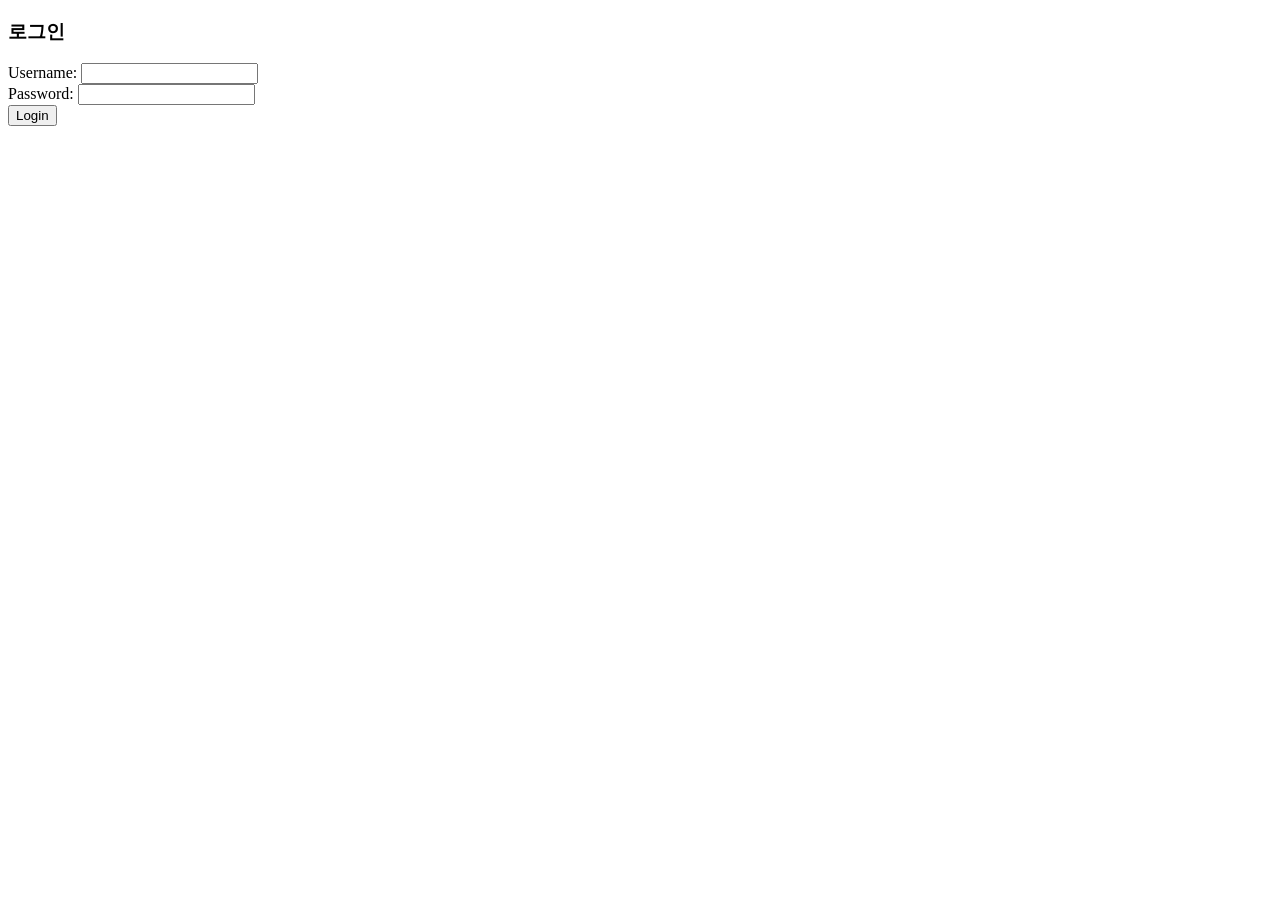
==== Login.html @ 0fd6344d "first-commit" ====
<!DOCTYPE html>
<html lang="ko">
<head>
    <meta charset="UTF-8">
    <meta name="viewport" content="width=device-width, initial-scale=1.0">
    <title>Login</title>
    
</head>
<body>
     <!-- 로그인 -->
     <section class="logform" id="login">
        <h3>로그인</h3>
        <form id="loginForm">
            <label for="login-username">Username:</label>
            <input type="text" id="login-username" name="login-username" required>
            <br>
            <label for="login-password">Password:</label>
            <input type="password" id="login-password" name="login-password" required>
            <br>
            <button type="button" onclick="submitLogin()">Login</button>
        </form>

        <div class="cursor"></div>
<script>
    function submitSignup() {
        const username = document.getElementById('username').value;
        const email = document.getElementById('email').value;
        const password = document.getElementById('password').value;

        if (username && email && password) {
            alert(`Signup Successful!\nUsername: ${username}\nEmail: ${email}`);
        } else {
            alert('Please fill out all the fields!');
        }
    }

    function submitLogin() {
        const username = document.getElementById('login-username').value;
        const password = document.getElementById('login-password').value;

        if (username && password) {
            alert(`Login Successful!\nWelcome, ${username}`);
        } else {
            alert('Please enter both username and password!');
        }
    }
</script>
</body>
</html>
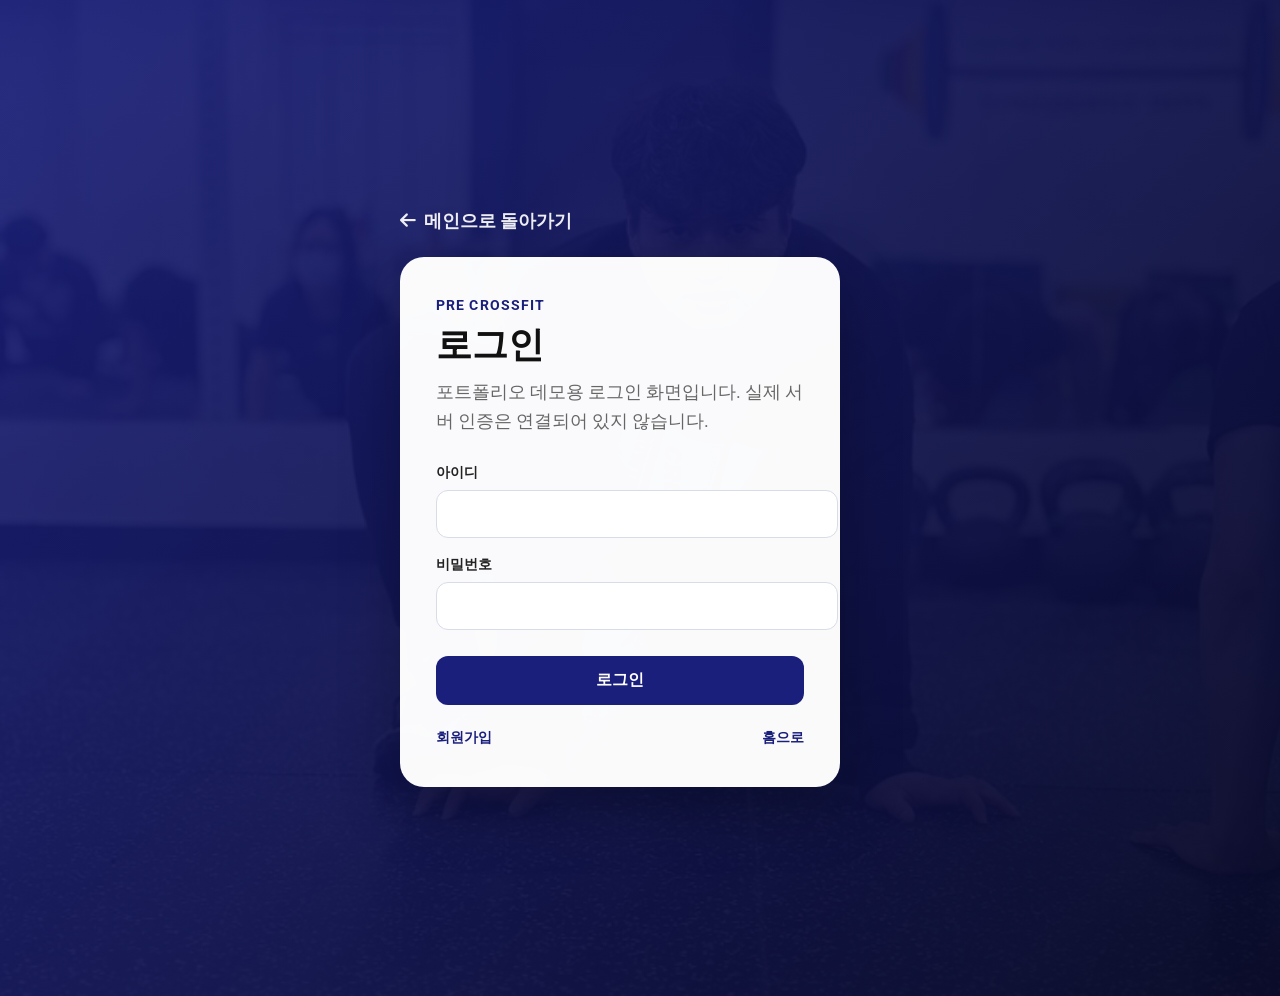
==== commit 66e03b7b: "Upgrade project for portfolio with bug fixes, auth UI, and accessibility improvements Co-authored-by" ====
--- a/Login.html
+++ b/Login.html
@@ -3,47 +3,36 @@
 <head>
     <meta charset="UTF-8">
     <meta name="viewport" content="width=device-width, initial-scale=1.0">
-    <title>Login</title>
-    
+    <meta name="description" content="PRE Crossfit 로그인 데모 페이지">
+    <title>로그인 | PRE Crossfit</title>
+    <link rel="shortcut icon" type="image/x-icon" href="./favicon.ico">
+    <link rel="stylesheet" href="https://cdnjs.cloudflare.com/ajax/libs/font-awesome/6.7.1/css/all.min.css" crossorigin="anonymous" referrerpolicy="no-referrer">
+    <link rel="stylesheet" href="./css/common.css">
+    <link rel="stylesheet" href="./css/auth.css">
 </head>
 <body>
-     <!-- 로그인 -->
-     <section class="logform" id="login">
-        <h3>로그인</h3>
-        <form id="loginForm">
-            <label for="login-username">Username:</label>
-            <input type="text" id="login-username" name="login-username" required>
-            <br>
-            <label for="login-password">Password:</label>
-            <input type="password" id="login-password" name="login-password" required>
-            <br>
-            <button type="button" onclick="submitLogin()">Login</button>
-        </form>
-
-        <div class="cursor"></div>
-<script>
-    function submitSignup() {
-        const username = document.getElementById('username').value;
-        const email = document.getElementById('email').value;
-        const password = document.getElementById('password').value;
-
-        if (username && email && password) {
-            alert(`Signup Successful!\nUsername: ${username}\nEmail: ${email}`);
-        } else {
-            alert('Please fill out all the fields!');
-        }
-    }
-
-    function submitLogin() {
-        const username = document.getElementById('login-username').value;
-        const password = document.getElementById('login-password').value;
-
-        if (username && password) {
-            alert(`Login Successful!\nWelcome, ${username}`);
-        } else {
-            alert('Please enter both username and password!');
-        }
-    }
-</script>
+    <main class="auth-page">
+        <div class="auth-shell">
+            <a href="./index.html" class="auth-back"><i class="fa-solid fa-arrow-left" aria-hidden="true"></i> 메인으로 돌아가기</a>
+            <section class="auth-card" id="login">
+                <span class="auth-brand">PRE CROSSFIT</span>
+                <h1>로그인</h1>
+                <p>포트폴리오 데모용 로그인 화면입니다. 실제 서버 인증은 연결되어 있지 않습니다.</p>
+                <form class="auth-form" id="loginForm" onsubmit="return false;">
+                    <label for="login-username">아이디</label>
+                    <input type="text" id="login-username" name="login-username" autocomplete="username" required>
+                    <label for="login-password">비밀번호</label>
+                    <input type="password" id="login-password" name="login-password" autocomplete="current-password" required>
+                    <button type="button" onclick="submitLogin()">로그인</button>
+                </form>
+                <div class="auth-links">
+                    <a href="./Signup.html">회원가입</a>
+                    <a href="./index.html">홈으로</a>
+                </div>
+                <div id="auth-message" class="auth-message" hidden></div>
+            </section>
+        </div>
+    </main>
+    <script src="./js/auth.js"></script>
 </body>
-</html>+</html>
--- a/css/common.css
+++ b/css/common.css
@@ -0,0 +1,705 @@
+/* Reset CSS  */
+@import url('https://fonts.googleapis.com/css2?family=Noto+Sans+KR:wght@100;300;400;500;700&display=swap');
+/* font-family: 'Noto Sans KR', sans-serif; */
+@import url('https://fonts.googleapis.com/css2?family=Roboto:wght@100;300;400;500;700&display=swap');
+/* font-family: 'Roboto', sans-serif; */
+
+
+
+:root{
+    --h3-color:#fff;
+    --h3-font-size:3rem;
+    --sec1-back-color: #1A1F7C;;
+    --h3-padding:30px 0;
+
+    --moreBtn-color:#1a1f7c;
+    --moreBtn-border: 1px solid skyblue;
+    --moreBtn-width: 150px;
+    --moreBtn-text-align: center;
+    --moreBtn-border-radius: 20px;
+    --moreBtn-margin: 30px auto 0;
+    --moreBtn-display: block;
+    --moreBtn-padding: 10px 5px;
+    background: linear-gradient(135deg, rgb(255 255 255 / 70%), #1a1f7c);
+    background-clip: unset;
+    -webkit-background-clip: border-box;
+
+}
+
+* { margin:0; padding:0; border:0; outline:0; vertical-align:top;
+-webkit-text-size-adjust:none;  }
+html{font-size: 18px;}
+body {font-family:'Roboto', sans-serif; color:#333;}
+article, aside, details, figcaption, figure, footer, header, hgroup, menu, nav, section { display:block; }
+ul, ol, dl { list-style:none; }
+img, video {border:0; vertical-align:top; }
+a{color:#333;text-decoration:none; display: block; }
+
+table { border-collapse:collapse; border-spacing:0; }
+input, select { vertical-align:top; }
+label { cursor:pointer; }
+.blind,legend,hr,caption { display:block; overflow:hidden; position:absolute; top:0; left:-1000em; }
+i,em,address { font-style:normal; font-weight:normal; }
+p,li,dd{ line-height:1.5em}
+.hidden {
+  display: block;
+  position: absolute;
+  left: -1000%;
+  top: 0;
+  width: 1px;
+  height: 1px;
+  overflow: hidden;
+  color: #fff;
+}
+
+#skipNav {
+  position: absolute;
+  width: 1px;
+  height: 1px;
+  overflow: hidden;
+}
+
+#skipNav a {
+  display: block;
+  position: absolute;
+  left: -1000%;
+  top: 0;
+  width: 1px;
+  height: 1px;
+  overflow: hidden;
+  color: #fff;
+}
+
+#skipNav a:focus {
+  left: 16px;
+  top: 16px;
+  z-index: 2000;
+  width: auto;
+  height: auto;
+  padding: 12px 18px;
+  border-radius: 8px;
+  background: #1a1f7c;
+  color: #fff;
+  font-weight: 700;
+  outline: 3px solid #fff;
+}
+div, section{box-sizing: border-box;}
+
+/* 헤더 공통 영역 */
+#wrap{width:100%; overflow: hidden}
+/* #headerArea{position:fixed; z-index: 100; height: 100px;
+    left:0; top: 0;
+    width: 100%;
+    background: rgba(255,255,255,.4);
+   transition: all .5s;
+}	
+
+#headerArea	.headerInner{width: 90%; margin: 0 5%;
+     overflow: hidden; height: 100%;}
+
+#headerArea a{color: #333; text-decoration: none}	
+#headerArea .logo{width: 100px; height: 100px; float: left; }
+#headerArea .logo a{width: 100px; height: 100px; text-indent: -999px; overflow: hidden; background: url(../images/header/Mask\ group.png) no-repeat; background-size: cover;  }
+
+#headerArea .headerInner .menuOpen{font-size: 2em;
+    color: #333;
+    position: absolute;
+    top: 15px;
+    right: 20px;
+    display: none;
+    font-size:2em; color:#333;
+    position:absolute; top:15px; right:20px; display:none
+}
+#headerArea #gnb{float: right;}
+#headerArea #gnb ul{overflow: hidden; 
+    display: flex;
+    width: 100%;
+    gap: 35px;
+    margin-top: 30px;
+}
+#headerArea #gnb ul li{border-bottom: 3px solid transparent;
+    text-align:center;transition: all .3s;}
+#headerArea #gnb ul li:hover{border-bottom: 3px solid #1A1F7C;
+    
+}
+#headerArea #gnb ul li:hover a{color: #1A1F7C;
+    
+}
+#headerArea #gnb ul li a{text-decoration: none; padding: 10px 0;
+    transition: all .3s;}
+#headerArea #gnb ul .signlog{font-size: .7rem; display: flex; gap: 2px; 
+    margin-right: unset;}
+#headerArea #gnb ul .signlog a{display: block; padding: 6px 6px;
+    text-align: center; border-radius: 7px; transition: .3s;
+    }
+#headerArea #gnb ul .signlog:hover{background: #000; border-radius: 7px;background: #1A1F7C;}
+#headerArea #gnb ul .signlog:hover a{color: #fff;} */
+#headerArea {
+    position: fixed;
+    top: 0;
+    left: 0;
+    width: 100%;
+    z-index: 1000;
+    background: transparent;
+    transition:
+      background-color 0.3s ease,
+      box-shadow 0.3s ease,
+      backdrop-filter 0.3s ease;
+  }
+  
+  #headerArea.scrolled {
+    background: rgba(12, 12, 12, 0.78);
+    backdrop-filter: blur(12px);
+    box-shadow: 0 8px 24px rgba(0, 0, 0, 0.18);
+  }
+  
+  .headerInner {
+    max-width: 1280px;
+    margin: 0 auto;
+    padding: 24px 32px;
+    display: flex;
+    align-items: center;
+    justify-content: space-between;
+    transition: padding 0.3s ease;
+  }
+  
+  #headerArea.scrolled .headerInner {
+    padding: 16px 32px;
+  }
+  
+  .logo a {
+    display: inline-block;
+    color: #fff;
+    font-size: 24px;
+    font-weight: 800;
+    text-decoration: none;
+    letter-spacing: 0.02em;
+  }
+  
+  #gnb ul {
+    display: flex;
+    align-items: center;
+    gap: 34px;
+    margin: 0;
+    padding: 0;
+    list-style: none;
+  }
+  
+  #gnb li h3 {
+    margin: 0;
+  }
+  
+  #gnb li a {
+    position: relative;
+    display: inline-block;
+    color: #fff;
+    font-size: 15px;
+    font-weight: 600;
+    text-decoration: none;
+    padding: 6px 0;
+    transition: opacity 0.25s ease;
+  }
+  
+  #gnb li a::after {
+    content: "";
+    position: absolute;
+    left: 0;
+    bottom: -2px;
+    width: 0;
+    height: 2px;
+    background: #fff;
+    transition: width 0.25s ease;
+  }
+  
+  #gnb li a:hover::after,
+  #gnb li a:focus::after {
+    width: 100%;
+  }
+  
+  #gnb li a:hover,
+  #gnb li a:focus {
+    opacity: 0.85;
+  }
+
+  #gnb li a.active {
+    color: #9da1f0;
+    opacity: 1;
+  }
+
+  #gnb li a.active::after {
+    width: 100%;
+    background: #9da1f0;
+  }
+  
+  .menuOpen,
+  .close {
+    color: #fff;
+    text-decoration: none;
+  }
+  
+  .menuOpen {
+    display: none;
+    font-size: 24px;
+    line-height: 1;
+  }
+  
+  .close {
+    display: none;
+  }
+  
+  .box {
+    display: none;
+    opacity: 0;
+  }
+  
+  @media (max-width: 1024px) {
+    .headerInner {
+      padding: 20px 24px;
+    }
+  
+    #headerArea.scrolled .headerInner {
+      padding: 14px 24px;
+    }
+  
+    #gnb ul {
+      gap: 24px;
+    }
+  }
+  
+  @media (max-width: 768px) {
+    .menuOpen {
+      display: block;
+      z-index: 1101;
+    }
+  
+    #gnb {
+      position: fixed;
+      top: 0;
+      right: -100%;
+      opacity: 0;
+      width: min(82vw, 360px);
+      height: 100vh;
+      background: rgba(10, 10, 10, 0.96);
+      backdrop-filter: blur(10px);
+      z-index: 1100;
+      padding: 100px 28px 40px;
+      box-sizing: border-box;
+    }
+  
+    #gnb ul {
+      display: flex;
+      flex-direction: column;
+      align-items: flex-start;
+      gap: 24px;
+    }
+  
+    #gnb li {
+      width: 100%;
+    }
+  
+    #gnb li a {
+      width: 100%;
+      font-size: 18px;
+    }
+  
+    .close {
+      display: inline-flex;
+      position: absolute;
+      top: 24px;
+      right: 24px;
+      font-size: 24px;
+    }
+  
+    .box {
+      position: fixed;
+      inset: 0;
+      background: rgba(0, 0, 0, 0.45);
+      z-index: 1090;
+    }
+  }
+  #headerArea.scrolled {
+    background: rgba(12, 12, 12, 0.85) !important;
+    backdrop-filter: blur(12px);
+    -webkit-backdrop-filter: blur(12px);
+    box-shadow: 0 8px 24px rgba(0, 0, 0, 0.18);
+  }
+  
+  #headerArea.scrolled .logo a,
+  #headerArea.scrolled #gnb li a,
+  #headerArea.scrolled .menuOpen,
+  #headerArea.scrolled .close {
+    color: #fff !important;
+  }
+  
+  #headerArea.scrolled #gnb li a::after {
+    background: #fff !important;
+  }
+
+  #headerArea.scrolled #gnb li a.active {
+    color: #9da1f0 !important;
+  }
+
+  #headerArea.scrolled #gnb li a.active::after {
+    background: #9da1f0 !important;
+  }
+  
+/* #gnb ul{overflow: hidden; float: right; margin-top: 20px;}  */
+#gnb li{ float:left;}
+#gnb .close{ display:none}
+
+/* 푸터 공통 영역 */
+#footerArea{text-align: center; font-size: 2em; width: 100%;
+ background: white; margin: 0 auto; height: 120px; position: relative;}
+#footerArea>div {width: 90%; font-size: .9rem; text-align: left; margin: auto; overflow: hidden;;}
+#footerArea img{width: 100px; float: left;}
+#footerArea div div{margin-top: 30px; float: left;}
+#footerArea div ul{display: flex; float: right;}
+#footerArea div ul li{width: 40px; margin-top: 30px;}
+#footerArea div ul li i{font-size: 35px;}
+
+@keyframes scrollAni1 {
+    0% { transform: rotate(0deg); } /* 시작점: 0도 회전 */
+    100% { transform: rotate(360deg); } /* 끝점: 360도 회전 */
+}
+
+#footerArea .topMove{
+    position: fixed; right: 3%; bottom: 60px; z-index: 100; width: 60px; height: 60px;
+    bottom:100px; background: #fff; border-radius: 50%; cursor: pointer;}
+#footerArea .topMove>div{width: 100%; height: 100%;
+    animation: scrollAni1 10s infinite linear; transform-origin: center; margin-top: unset;
+}
+#footerArea .topMove>div>img{box-sizing: border-box; width: 60px; height: 60px;}
+
+  
+
+/* 일반 pc */
+@media screen and (max-width:1280px) {
+	
+}
+
+/* 테블릿 */
+@media screen and (max-width:1024px) {
+	.menuOpen{display: none;}
+    #footerArea .topMove{display: none;}
+
+}
+
+/* 소형 테블릿 */
+@media screen and (max-width:768px) {
+    #headerArea{height: 80px;}
+	#headerArea .headerInner .box{width: 100%; height: 100vh;
+        background: rgba(0, 0, 0, .7); display: none; position:fixed; left: 0; top: 0;}
+    #headerArea .headerInner .menuOpen{display:block; font-size: 2rem; top:20px}
+    
+    #headerArea .headerInner .logo{width:80px ;height: 80px;  position: relative; left: 50%; transform: translateX(-50%);}
+    #headerArea #gnb{width: 80%; height: 100vh; position: absolute; right: -100%; top: 0;
+        opacity: 0; background: #000;}
+    #headerArea #gnb ul{display: flex; flex-direction: column; padding: 100px 50px;box-sizing: border-box;}
+    #headerArea .logo a {width:80px ;height: 80px; }
+    #headerArea #gnb ul li a{color: #fff;}
+    #headerArea #gnb .close{
+        display: block; position: absolute; right: 30px; top: 30px; color: #fff;
+        font-size: 2em;
+    }
+    #headerArea #gnb ul li:hover{border-bottom: 3px solid #9da1f0;}
+    #headerArea #gnb ul li:hover a{color: #9da1f0;}
+    #footerArea{height: auto;}
+    #footerArea div ul{width: auto; float: none; clear: both;
+        justify-content: center;margin-bottom: 30px;}
+}
+
+/* 모바일 */
+@media screen and (max-width:640px) {
+
+	#footerArea img {width: 50px; height: 50px;}
+    #footerArea div p{font-size: .7rem;}
+    #footerArea div:nth-child(2) img{margin-top: 20px;}
+}
+
+/* 최소 사이즈 처리 */
+@media screen and (max-width:480px) {
+	#wrap { min-width:320px; }
+    #content .sec5 .txtright{width: 35%;}
+}
+
+
+.down{display: block; font-size: 20px; position: absolute; 
+    left:50%; margin-left: -90px; bottom: 20%;
+   animation:ani 1s infinite  alternate;}
+  .scroll-indicator {
+     display: block;
+     position: absolute;
+     left: 50%;
+     margin-top: -18px;
+     /* margin-left: -45px; */
+     top: 90%;
+     width: 90px;
+  }
+.scroll-indicator.off {
+    opacity: 0;
+    transition: 1s all;
+    -moz-animation-play-state: paused;
+    -webkit-animation-play-state: paused;
+    -ms-animation-play-state: paused;
+    animation-play-state: paused;
+ }
+ 
+ .scroll-indicator a {
+    display: block;
+    height: auto;
+    width: 100%;
+    text-align: center;
+    color: #fff;
+ }
+ 
+ .scroll-indicator span {
+    font-size: .8em;
+    letter-spacing: .26em;
+    text-align: center;
+    display: block;
+    opacity: 1;
+    height: auto;
+    width: 100%;
+    position: absolute;
+    bottom: -20px;
+    padding-left: .26em;
+    /* accounts for trailing space letter-space*/
+ }
+ 
+ .scrolldown-btn {
+    width: 100%;
+    height: auto;
+    text-align: center;
+    padding-bottom: 14px;
+ }
+
+ /* arrow*/
+
+.scrolldown-btn::before {
+  content: '\00a0';
+  border-style: solid;
+  border-width: 3px 2.5px 0 2.5px;
+  border-color: #1a1f7c transparent transparent transparent;
+  display: block;
+  position: absolute;
+  top: 0;
+  left: 50%;
+  width: 0;
+  height: 0;
+  margin-left: -1.5px;
+  transform: scale(5);
+  
+  animation: arrow 4s ease-in-out infinite;
+  animation-delay: 1s;
+}
+
+
+/* circle*/
+
+.scrolldown-btn::after {
+  content: "\00a0";
+  background: #fff;
+  border-radius: 50%;
+  border: 1px solid #fff;
+  display: block;
+  position: absolute;
+  z-index: 1;
+  left: 50%;
+  top: 0;
+  margin-left: -0px;
+  margin-top: -0px;
+  opacity: 0;
+  width: 0px;
+  height: 0px;
+  animation: scrollit 4s ease-in-out infinite;
+  animation-delay: 1s;
+}
+
+
+/*circle*/
+
+a.scroll-down::before {
+  content: "\00a0";
+  background: transparent;
+  border: .01px solid #fff;
+  border-radius: 50%;
+  display: block;
+  position: absolute;
+  z-index: 1;
+  left: 50%;
+  top: 0;
+  margin-left: -0px;
+  margin-top: -0px;
+  width: 0px;
+  height: 0px;
+  opacity: 0;
+  animation: scrollit3 11s ease-in-out infinite;
+  animation-delay: 1s;
+}
+
+@keyframes arrow {
+  0% {
+      -webkit-transform: scale(0);
+      -moz-transform: scale(0);
+      -ms-transform: scale(0);
+      transform: scale(0);
+      opacity: 0;
+  }
+  1% {
+      opacity: .3;
+  }
+  5% {
+      -webkit-transform: scale(10);
+      -moz-transform: scale(10);
+      -ms-transform: scale(10);
+      transform: scale(10);
+  }
+  20% {
+      transform: scale(10);
+  }
+  22% {
+      transform: scale(11);
+  }
+  24% {
+      transform: scale(10);
+      opacity: .8;
+  }
+  34% {
+      -webkit-transform: scale(10);
+      -moz-transform: scale(10);
+      -ms-transform: scale(10);
+      transform: scale(10);
+      opacity: .8;
+  }
+  40% {
+      opacity: .4;
+  }
+  42% {
+      -webkit-transform: scale(5);
+      -moz-transform: scale(5);
+      -ms-transform: scale(5);
+      transform: scale(5);
+      opacity: .3;
+  }
+  47% {
+      opacity: .1;
+  }
+  93% {
+      -webkit-transform: scale(5);
+      -moz-transform: scale(5);
+      -ms-transform: scale(5);
+      transform: scale(5);
+  }
+  100% {
+      opacity: .6;
+      -webkit-transform: scale(0);
+      -moz-transform: scale(0);
+      -ms-transform: scale(0);
+      transform: scale(0);
+  }
+}
+@keyframes scrollit {
+  0% {
+      opacity: 1;
+      margin-left: -0px;
+      margin-top: -0px;
+  }
+  10% {
+      width: 70px;
+      height: 70px;
+      opacity: .05;
+      margin-left: -35px;
+      margin-top: -35px;
+  }
+  14% {
+      opacity: 0;
+  }
+  16% {
+      opacity: .05;
+  }
+  20% {
+      width: 70px;
+      height: 70px;
+      opacity: .05;
+      margin-left: -35px;
+      margin-top: -35px;
+  }
+  31% {
+      opacity: .4;
+  }
+  34% {
+      width: 40px;
+      height: 40px;
+      opacity: 0;
+      margin-left: -19.5px;
+      margin-top: -19.5px;
+  }
+  40% {
+      width: 0px;
+      height: 0px;
+      margin-left: -0px;
+      margin-top: -0px;
+  }
+  49% {
+      opacity: .0;
+      margin-left: -0px;
+      margin-top: -0px;
+  }
+  100% {
+      opacity: .0;
+  }
+}
+
+@keyframes scrollit3 {
+  0% {
+      opacity: 1;
+      margin-left: -0px;
+      margin-top: -0px;
+  }
+  15% {
+      width: 90px;
+      height: 90px;
+      opacity: .05;
+      margin-left: -45px;
+      margin-top: -45px;
+  }
+  23% {
+      opacity: 0;
+  }
+  29% {
+      width: 90px;
+      height: 90px;
+      opacity: .05;
+      margin-left: -45px;
+      margin-top: -45px;
+  }
+  31% {
+      opacity: .4;
+  }
+  33% {
+      opacity: 0;
+      width: 20px;
+      height: 20px;
+      margin-left: -10px;
+      margin-top: -10px;
+  }
+  35% {
+      width: 0px;
+      height: 0px;
+      opacity: 0;
+      margin-left: -0px;
+      margin-top: -0px;
+  }
+  47% {
+      opacity: .0;
+      margin-left: -0px;
+      margin-top: -0px;
+  }
+  100% {
+      opacity: .0;
+  }
+}
+@keyframes ani {
+  0% { transform:scale(1); opacity:1; color:#fff;}
+  100% { transform:scale(1.2); opacity:0.8; color:#888;}
+}	
--- a/css/auth.css
+++ b/css/auth.css
@@ -0,0 +1,134 @@
+.auth-page {
+  min-height: 100vh;
+  display: flex;
+  align-items: center;
+  justify-content: center;
+  padding: 48px 20px;
+  background:
+    linear-gradient(135deg, rgba(26, 31, 124, 0.92), rgba(8, 10, 40, 0.96)),
+    url("../images/coach.jpg") center / cover no-repeat;
+}
+
+.auth-card {
+  width: min(100%, 440px);
+  padding: 40px 36px;
+  border-radius: 24px;
+  background: rgba(255, 255, 255, 0.98);
+  box-shadow: 0 24px 60px rgba(0, 0, 0, 0.28);
+}
+
+.auth-brand {
+  display: inline-block;
+  margin-bottom: 8px;
+  color: #1a1f7c;
+  font-size: 14px;
+  font-weight: 700;
+  letter-spacing: 0.08em;
+}
+
+.auth-card h1 {
+  margin-bottom: 8px;
+  color: #111;
+  font-size: 2rem;
+}
+
+.auth-card p {
+  margin-bottom: 28px;
+  color: #666;
+  line-height: 1.6;
+}
+
+.auth-form label {
+  display: block;
+  margin-bottom: 8px;
+  color: #222;
+  font-size: 14px;
+  font-weight: 600;
+}
+
+.auth-form input {
+  width: 100%;
+  margin-bottom: 18px;
+  padding: 14px 16px;
+  border: 1px solid #d8dce8;
+  border-radius: 12px;
+  font-size: 16px;
+  transition: border-color 0.2s ease, box-shadow 0.2s ease;
+}
+
+.auth-form input:focus {
+  border-color: #1a1f7c;
+  box-shadow: 0 0 0 4px rgba(26, 31, 124, 0.12);
+}
+
+.auth-form button {
+  width: 100%;
+  margin-top: 8px;
+  padding: 14px 16px;
+  border-radius: 12px;
+  background: #1a1f7c;
+  color: #fff;
+  font-size: 16px;
+  font-weight: 700;
+  cursor: pointer;
+  transition: transform 0.2s ease, background-color 0.2s ease;
+}
+
+.auth-form button:hover {
+  background: #12186a;
+  transform: translateY(-1px);
+}
+
+.auth-links {
+  display: flex;
+  justify-content: space-between;
+  gap: 12px;
+  margin-top: 24px;
+  font-size: 14px;
+}
+
+.auth-links a {
+  color: #1a1f7c;
+  font-weight: 600;
+}
+
+.auth-message {
+  margin-top: 20px;
+  padding: 14px 16px;
+  border-radius: 12px;
+  background: #eef0ff;
+  color: #1a1f7c;
+  line-height: 1.5;
+}
+
+.auth-message[hidden] {
+  display: none;
+}
+
+.auth-message p {
+  margin: 6px 0 0;
+  color: #333;
+}
+
+.auth-back {
+  display: inline-flex;
+  align-items: center;
+  gap: 8px;
+  margin-bottom: 24px;
+  color: rgba(255, 255, 255, 0.92);
+  font-weight: 600;
+}
+
+.auth-shell {
+  width: min(100%, 480px);
+}
+
+@media (max-width: 480px) {
+  .auth-card {
+    padding: 32px 24px;
+  }
+
+  .auth-card h1 {
+    font-size: 1.7rem;
+  }
+}
